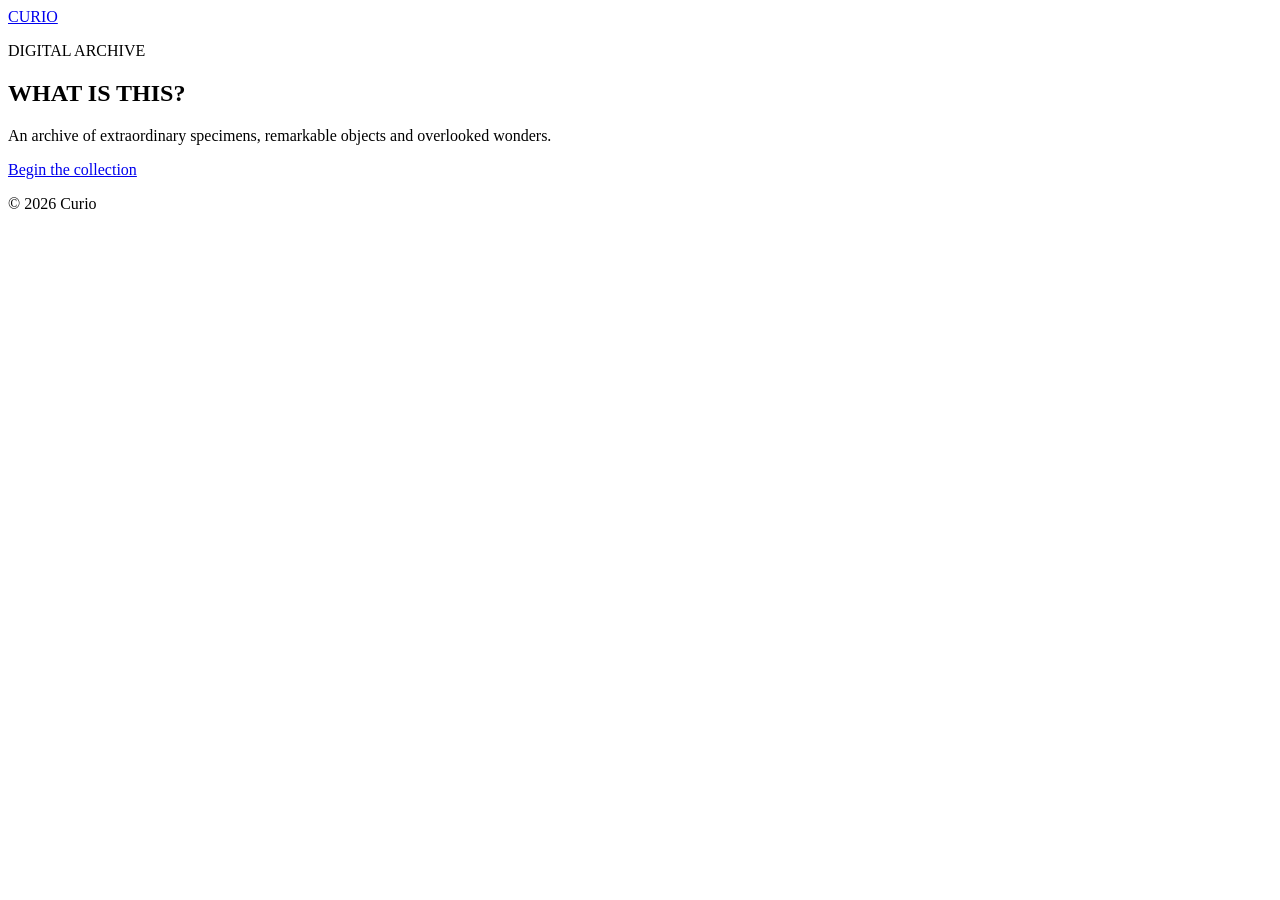
==== index.html @ 09cff59d "Create index.html" ====
<!DOCTYPE html>
<html lang="en">

<head>
    <meta charset="UTF-8">
    <meta name="viewport" content="width=device-width, initial-scale=1.0">

    <title>Curio — Wearable Curiosity</title>

    <meta name="description"
        content="Curio is an archive of extraordinary specimens, remarkable objects and overlooked wonders.">

    <meta name="author" content="Curio">

    <meta property="og:title" content="Curio">
    <meta property="og:description"
        content="An archive of extraordinary specimens, remarkable objects and overlooked wonders.">
    <meta property="og:type" content="website">

    <link rel="icon" href="assets/favicon/favicon.ico">

    <link rel="stylesheet" href="css/main.css">
</head>

<body>

    <!-- =========================
         HEADER
    ========================== -->

    <header class="site-header">

        <div class="container">

            <a class="logo" href="index.html" aria-label="Curio Homepage">
                CURIO
            </a>

        </div>

    </header>

    <!-- =========================
         HERO
    ========================== -->

    <main>

        <section class="hero">

            <div class="container hero-content">

                <p class="hero-label">
                    DIGITAL ARCHIVE
                </p>

                <h1 class="hero-title">
                    WHAT IS THIS?
                </h1>

                <p class="hero-description">

                    An archive of extraordinary specimens,
                    remarkable objects and overlooked wonders.

                </p>

                <a class="button-primary"
                    href="specimen.html?id=001">

                    Begin the collection

                </a>

            </div>

        </section>

    </main>

    <!-- =========================
         FOOTER
    ========================== -->

    <footer class="site-footer">

        <div class="container">

            <p>

                © 2026 Curio

            </p>

        </div>

    </footer>

    <script src="js/main.js"></script>

</body>

</html>
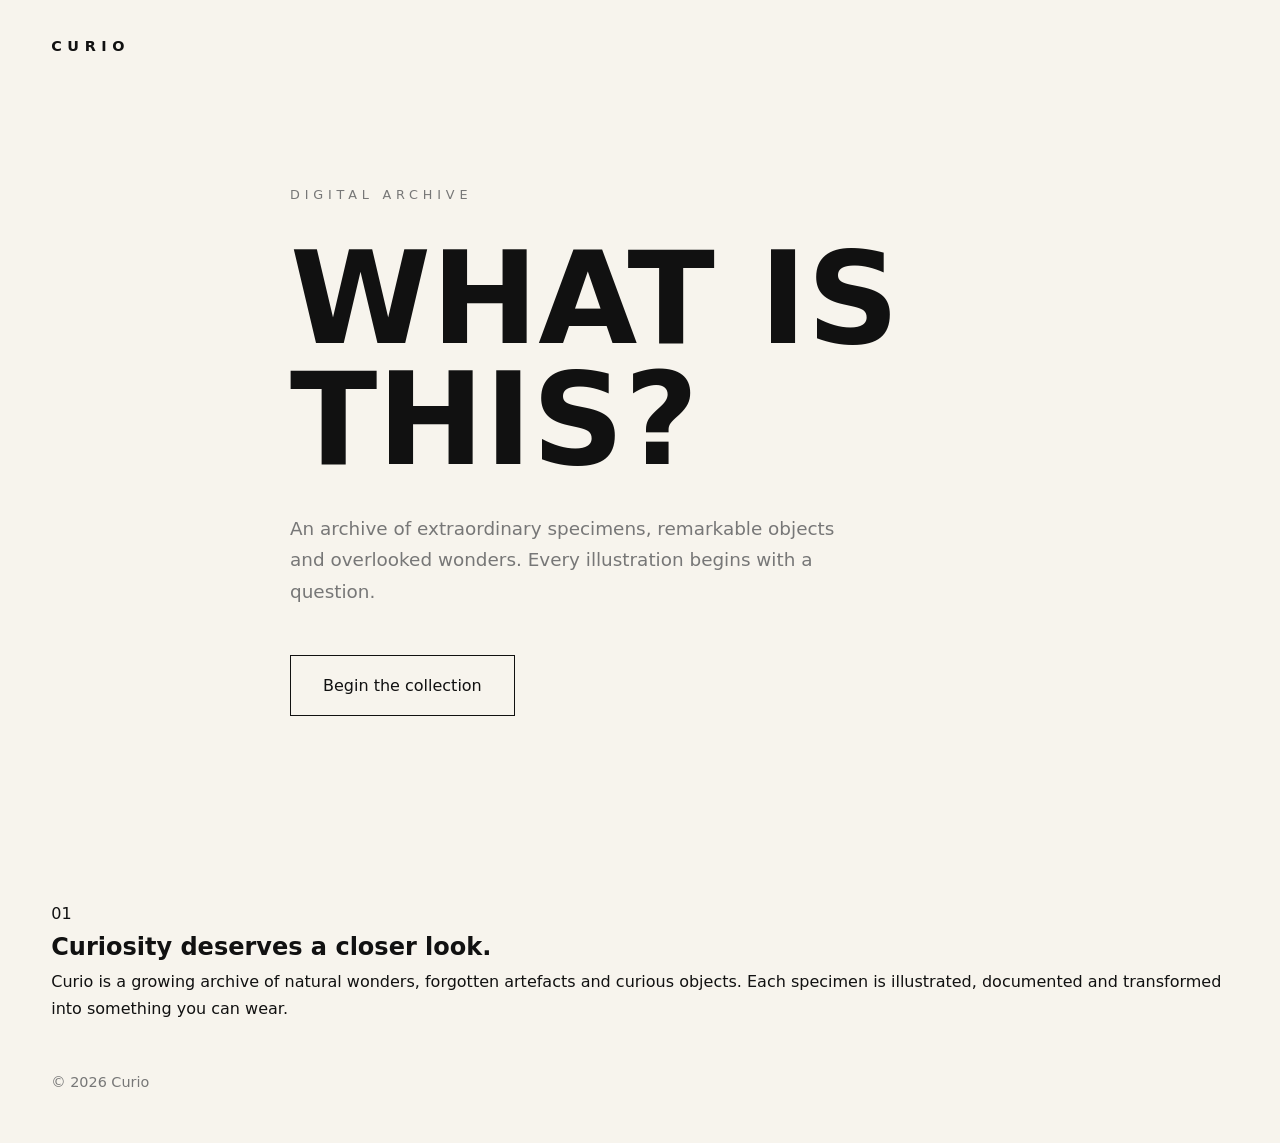
==== commit e0f65d3b: "index.html" ====
--- a/index.html
+++ b/index.html
@@ -2,60 +2,68 @@
 <html lang="en">
 
 <head>
+
     <meta charset="UTF-8">
-    <meta name="viewport" content="width=device-width, initial-scale=1.0">
 
-    <title>Curio — Wearable Curiosity</title>
+    <meta name="viewport"
+          content="width=device-width, initial-scale=1.0">
+
+    <title>Curio</title>
 
     <meta name="description"
-        content="Curio is an archive of extraordinary specimens, remarkable objects and overlooked wonders.">
+          content="An archive of extraordinary specimens, remarkable objects and overlooked wonders.">
 
-    <meta name="author" content="Curio">
+    <meta name="theme-color"
+          content="#F7F4ED">
 
-    <meta property="og:title" content="Curio">
-    <meta property="og:description"
-        content="An archive of extraordinary specimens, remarkable objects and overlooked wonders.">
-    <meta property="og:type" content="website">
+    <link rel="stylesheet"
+          href="css/main.css">
 
-    <link rel="icon" href="assets/favicon/favicon.ico">
-
-    <link rel="stylesheet" href="css/main.css">
 </head>
 
 <body>
 
-    <!-- =========================
+    <!-- ======================================================
          HEADER
-    ========================== -->
+    ======================================================= -->
 
     <header class="site-header">
 
         <div class="container">
 
-            <a class="logo" href="index.html" aria-label="Curio Homepage">
+            <a href="index.html"
+               class="logo">
+
                 CURIO
+
             </a>
 
         </div>
 
     </header>
 
-    <!-- =========================
-         HERO
-    ========================== -->
+    <!-- ======================================================
+         MAIN
+    ======================================================= -->
 
     <main>
+
+        <!-- HERO -->
 
         <section class="hero">
 
             <div class="container hero-content">
 
                 <p class="hero-label">
+
                     DIGITAL ARCHIVE
+
                 </p>
 
                 <h1 class="hero-title">
+
                     WHAT IS THIS?
+
                 </h1>
 
                 <p class="hero-description">
@@ -63,10 +71,12 @@
                     An archive of extraordinary specimens,
                     remarkable objects and overlooked wonders.
 
+                    Every illustration begins with a question.
+
                 </p>
 
-                <a class="button-primary"
-                    href="specimen.html?id=001">
+                <a href="specimen.html?id=001"
+                   class="button-primary">
 
                     Begin the collection
 
@@ -76,11 +86,57 @@
 
         </section>
 
+        <!-- INTRO -->
+
+        <section class="intro">
+
+            <div class="container">
+
+                <div class="intro-grid">
+
+                    <div>
+
+                        <p class="section-number">
+
+                            01
+
+                        </p>
+
+                    </div>
+
+                    <div>
+
+                        <h2>
+
+                            Curiosity deserves a closer look.
+
+                        </h2>
+
+                        <p>
+
+                            Curio is a growing archive of natural
+                            wonders, forgotten artefacts and curious
+                            objects.
+
+                            Each specimen is illustrated,
+                            documented and transformed into
+                            something you can wear.
+
+                        </p>
+
+                    </div>
+
+                </div>
+
+            </div>
+
+        </section>
+
     </main>
 
-    <!-- =========================
+    <!-- ======================================================
          FOOTER
-    ========================== -->
+    ======================================================= -->
 
     <footer class="site-footer">
 
--- a/css/main.css
+++ b/css/main.css
@@ -0,0 +1,328 @@
+/* ==========================================================
+   CURIO
+   MAIN STYLESHEET
+   Version: 0.1
+   ========================================================== */
+
+
+/* ==========================================================
+   RESET
+   ========================================================== */
+
+*,
+*::before,
+*::after{
+    margin:0;
+    padding:0;
+    box-sizing:border-box;
+}
+
+
+/* ==========================================================
+   ROOT VARIABLES
+   ========================================================== */
+
+:root{
+
+    /* Colors */
+
+    --color-background:#F7F4ED;
+    --color-text:#111111;
+    --color-muted:#777777;
+    --color-border:#D9D4C8;
+
+    /* Typography */
+
+    --font-family:
+        Inter,
+        system-ui,
+        -apple-system,
+        BlinkMacSystemFont,
+        "Segoe UI",
+        sans-serif;
+
+    /* Layout */
+
+    --container-width:1200px;
+
+    --space-xs:.5rem;
+    --space-sm:1rem;
+    --space-md:2rem;
+    --space-lg:4rem;
+    --space-xl:8rem;
+
+    /* Radius */
+
+    --radius:10px;
+
+    /* Animation */
+
+    --transition:.35s ease;
+
+}
+
+
+/* ==========================================================
+   HTML
+   ========================================================== */
+
+html{
+
+    scroll-behavior:smooth;
+
+}
+
+
+/* ==========================================================
+   BODY
+   ========================================================== */
+
+body{
+
+    background:var(--color-background);
+
+    color:var(--color-text);
+
+    font-family:var(--font-family);
+
+    line-height:1.7;
+
+    text-rendering:optimizeLegibility;
+
+    -webkit-font-smoothing:antialiased;
+
+}
+
+
+/* ==========================================================
+   IMAGES
+   ========================================================== */
+
+img{
+
+    display:block;
+
+    max-width:100%;
+
+}
+
+
+/* ==========================================================
+   LINKS
+   ========================================================== */
+
+a{
+
+    color:inherit;
+
+    text-decoration:none;
+
+}
+
+
+/* ==========================================================
+   CONTAINER
+   ========================================================== */
+
+.container{
+
+    width:min(92%, var(--container-width));
+
+    margin-inline:auto;
+
+}
+
+
+/* ==========================================================
+   HEADER
+   ========================================================== */
+
+.site-header{
+
+    position:fixed;
+
+    top:0;
+
+    left:0;
+
+    width:100%;
+
+    z-index:1000;
+
+    padding:2rem 0;
+
+    background:transparent;
+
+}
+
+
+/* ==========================================================
+   LOGO
+   ========================================================== */
+
+.logo{
+
+    font-size:.9rem;
+
+    letter-spacing:.35rem;
+
+    font-weight:600;
+
+}
+
+
+/* ==========================================================
+   HERO
+   ========================================================== */
+
+.hero{
+
+    min-height:100vh;
+
+    display:flex;
+
+    align-items:center;
+
+}
+
+
+.hero-content{
+
+    max-width:700px;
+
+}
+
+
+.hero-label{
+
+    font-size:.8rem;
+
+    letter-spacing:.3rem;
+
+    color:var(--color-muted);
+
+    margin-bottom:2rem;
+
+}
+
+
+.hero-title{
+
+    font-size:clamp(4rem,10vw,8rem);
+
+    line-height:.95;
+
+    margin-bottom:2rem;
+
+    font-weight:700;
+
+}
+
+
+.hero-description{
+
+    max-width:560px;
+
+    color:var(--color-muted);
+
+    font-size:1.15rem;
+
+    margin-bottom:3rem;
+
+}
+
+
+/* ==========================================================
+   BUTTON
+   ========================================================== */
+
+.button-primary{
+
+    display:inline-flex;
+
+    align-items:center;
+
+    justify-content:center;
+
+    padding:1rem 2rem;
+
+    border:1px solid var(--color-text);
+
+    transition:var(--transition);
+
+}
+
+
+.button-primary:hover{
+
+    background:var(--color-text);
+
+    color:var(--color-background);
+
+    transform:translateY(-2px);
+
+}
+
+
+/* ==========================================================
+   FOOTER
+   ========================================================== */
+
+.site-footer{
+
+    padding:3rem 0;
+
+    color:var(--color-muted);
+
+    font-size:.9rem;
+
+}
+/* ==========================================================
+   PAGE LOADED
+========================================================== */
+
+body{
+
+    opacity:0;
+
+    transition:opacity .8s ease;
+
+}
+
+body.loaded{
+
+    opacity:1;
+
+}
+
+
+/* ==========================================================
+   HERO
+========================================================== */
+
+.fade-in{
+
+    animation:fadeUp 1.2s ease forwards;
+
+}
+
+
+@keyframes fadeUp{
+
+    from{
+
+        opacity:0;
+
+        transform:translateY(40px);
+
+    }
+
+    to{
+
+        opacity:1;
+
+        transform:none;
+
+    }
+
+}
